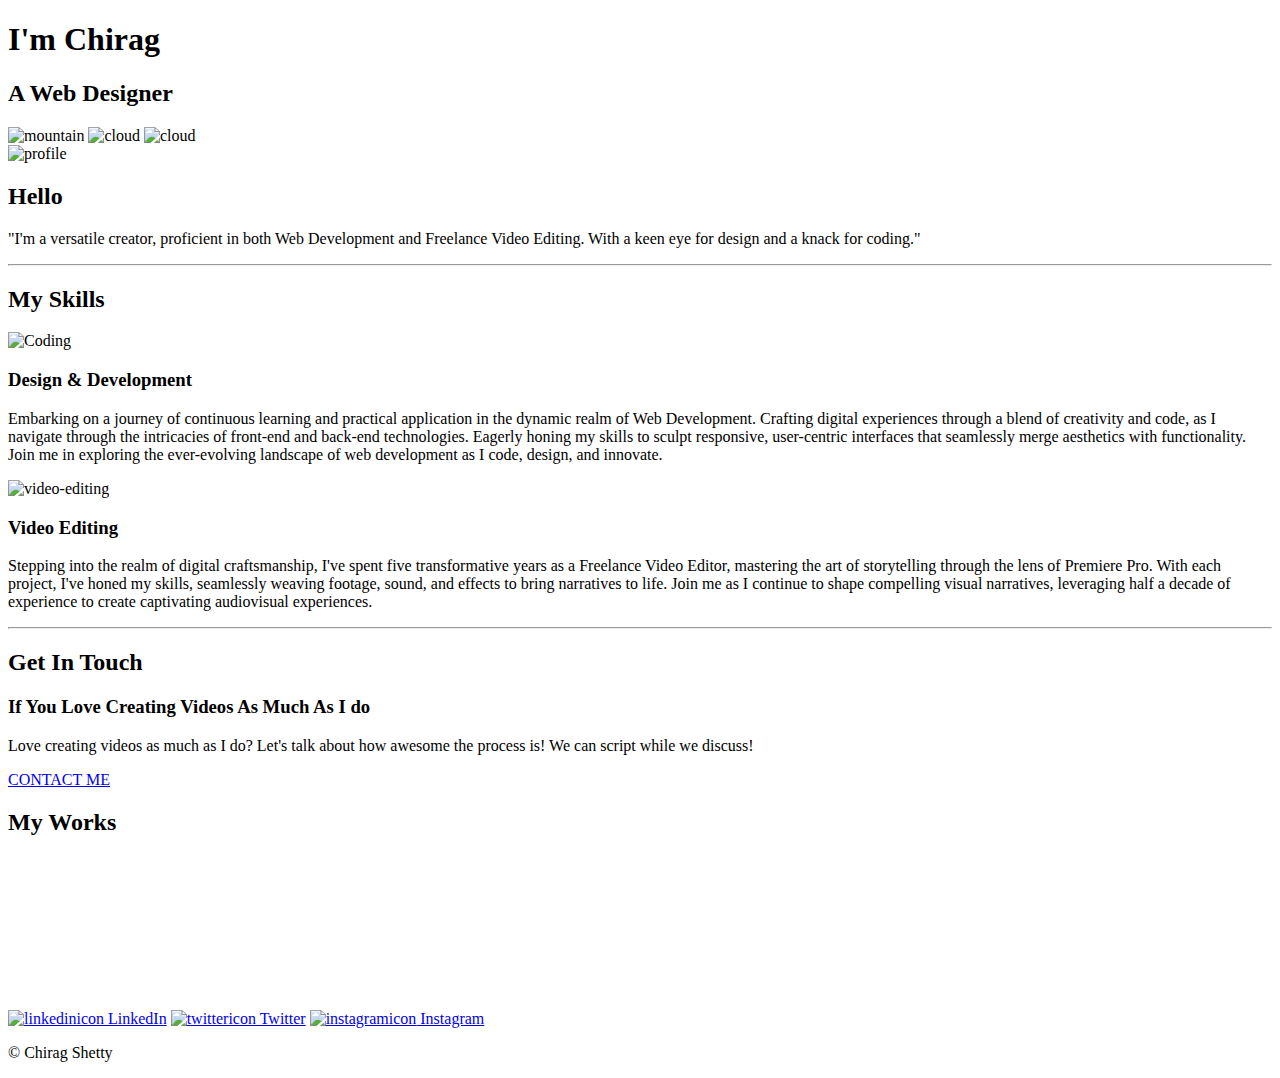
==== index.html @ 32988db4 "Add files via upload" ====
<!DOCTYPE html>
<html lang="en">
<head>
    <meta charset="UTF-8">
    <meta name="viewport" content="width=device-width, initial-scale=1.0">
    <title>Chiraggshetty</title>
    <link rel="stylesheet" href="css/style.css">
    <link rel="shortcut icon" href="profile.png" type="image/x-icon">
</head>
<body>
    <div class="TopContainer">
        <h1 class="name">I'm Chirag</h1>
        <h2 class="web">A Web Designer</h2>
        
        <img class="mountain" src="images/9121424.jpg" alt="mountain">
        <img src="images/cloud top.png" class="topC" alt="cloud">
        <img src="images/cloud bottom.png" class="bottomC" alt="cloud">
    </div>
    <div class="middle-container">
        <div class="profile">
          <img src="images/profile.png" class="imgprofile" alt="profile">
          <h2>Hello</h2>
          <p class="profile-description">"I'm a versatile creator, proficient in both Web Development and
          Freelance Video Editing. With a keen eye for design and a knack
          for coding."</p>
        </div>
        <hr>
        <div class="skills">
          <h2>My Skills</h2>
          <div class="skill-row">
            <img class="Coding" src="https://media.giphy.com/media/v1.Y2lkPTc5MGI3NjExYjh1Z29kaGllcGJjYTY1bnB4Z29yNHh6Z3d1ZnRzbHc4bTQzd2tzZiZlcD12MV9pbnRlcm5hbF9naWZfYnlfaWQmY3Q9cw/QssGEmpkyEOhBCb7e1/giphy.gif" alt="Coding">
            <h3>Design & Development</h3>
            <p class="container-description">Embarking on a journey of continuous learning and practical application in the dynamic realm of Web Development. Crafting digital experiences through a blend of creativity and code, as I navigate through the intricacies of front-end and back-end technologies. Eagerly honing my skills to sculpt responsive, user-centric interfaces that seamlessly merge aesthetics with functionality. Join me in exploring the ever-evolving landscape of web development as I code, design, and innovate.</p>
          </div>
          <div class="skill-row">
            <img class="Video" src="https://media.giphy.com/media/v1.Y2lkPTc5MGI3NjExMjVyamVsZGYwOHU3YnN1bTBiY3ptdGlhMXEyZWE2Nms5YXNmOHl0dSZlcD12MV9pbnRlcm5hbF9naWZfYnlfaWQmY3Q9cw/S8BdQDfrGYMMwAX1Od/giphy.gif" alt="video-editing">
            <h3>Video Editing</h3>
            <p class="container-description">Stepping into the realm of digital craftsmanship, I've spent five transformative years as a Freelance Video Editor, mastering the art of storytelling through the lens of Premiere Pro. With each project, I've honed my skills, seamlessly weaving footage, sound, and effects to bring narratives to life. Join me as I continue to shape compelling visual narratives, leveraging half a decade of experience to create captivating audiovisual experiences.</p>
          </div>
        </div>
        <hr>
        <div class="contact-me">
          <h2>Get In Touch</h2>
          <h3 class="contactheader">If You Love Creating Videos As Much As I do</h3>
          <p class="contactmessage">Love creating videos as much as I do? Let's talk about how awesome the process is! We can script while we discuss!</p>
          <a class="btn" href="Contactme.html">CONTACT ME</a>
        </div>
      </div>

      <div id="seconlastcontainer">
        <h2>My Works</h2>
        <div id="video1">
          <iframe class="video1" src="https://www.youtube.com/embed/D99oCpPLIew?si=3RhQaemY81dVgedX" title="YouTube video player" frameborder="0" allow="accelerometer; autoplay; clipboard-write; encrypted-media; gyroscope; picture-in-picture; web-share" allowfullscreen></iframe>
          <iframe class="video2"  src="https://www.youtube.com/embed/tXrVM4L5AA4?si=GnC_v692jb0Pjy8o" title="YouTube video player" frameborder="0" allow="accelerometer; autoplay; clipboard-write; encrypted-media; gyroscope; picture-in-picture; web-share" allowfullscreen></iframe>
          <iframe class="video3" src="https://www.youtube.com/embed/BnQGgthMltw?si=gN0cWuFJZhg0bm1Q" title="YouTube video player" frameborder="0" allow="accelerometer; autoplay; clipboard-write; encrypted-media; gyroscope; picture-in-picture; web-share" allowfullscreen></iframe>
        </div>
      </div>
      
      
      <div class="bottom-container">
        <a class="footer-link" href="https://www.linkedin.com/in/chirag-shetty-455358287/"> <img src="mages/linkedin.png" alt="linkedinicon" class="bottomimage"> LinkedIn</a>
        <a class="footer-link" href="https://twitter.com/codewithchiragg"><img src="images/twitter.png" alt="twittericon"class="bottomimage"> Twitter</a>
        <a class="footer-link" href="https://www.instagram.com/chiraggshetty/"><img src="images/instagram.png" alt="instagramicon"class="bottomimage"> Instagram</a>
        <p class="copywrite">© Chirag Shetty</p>
      </div>
</body>
</html>

<!-- mailto:contactchiragshetty@gmail.com -->
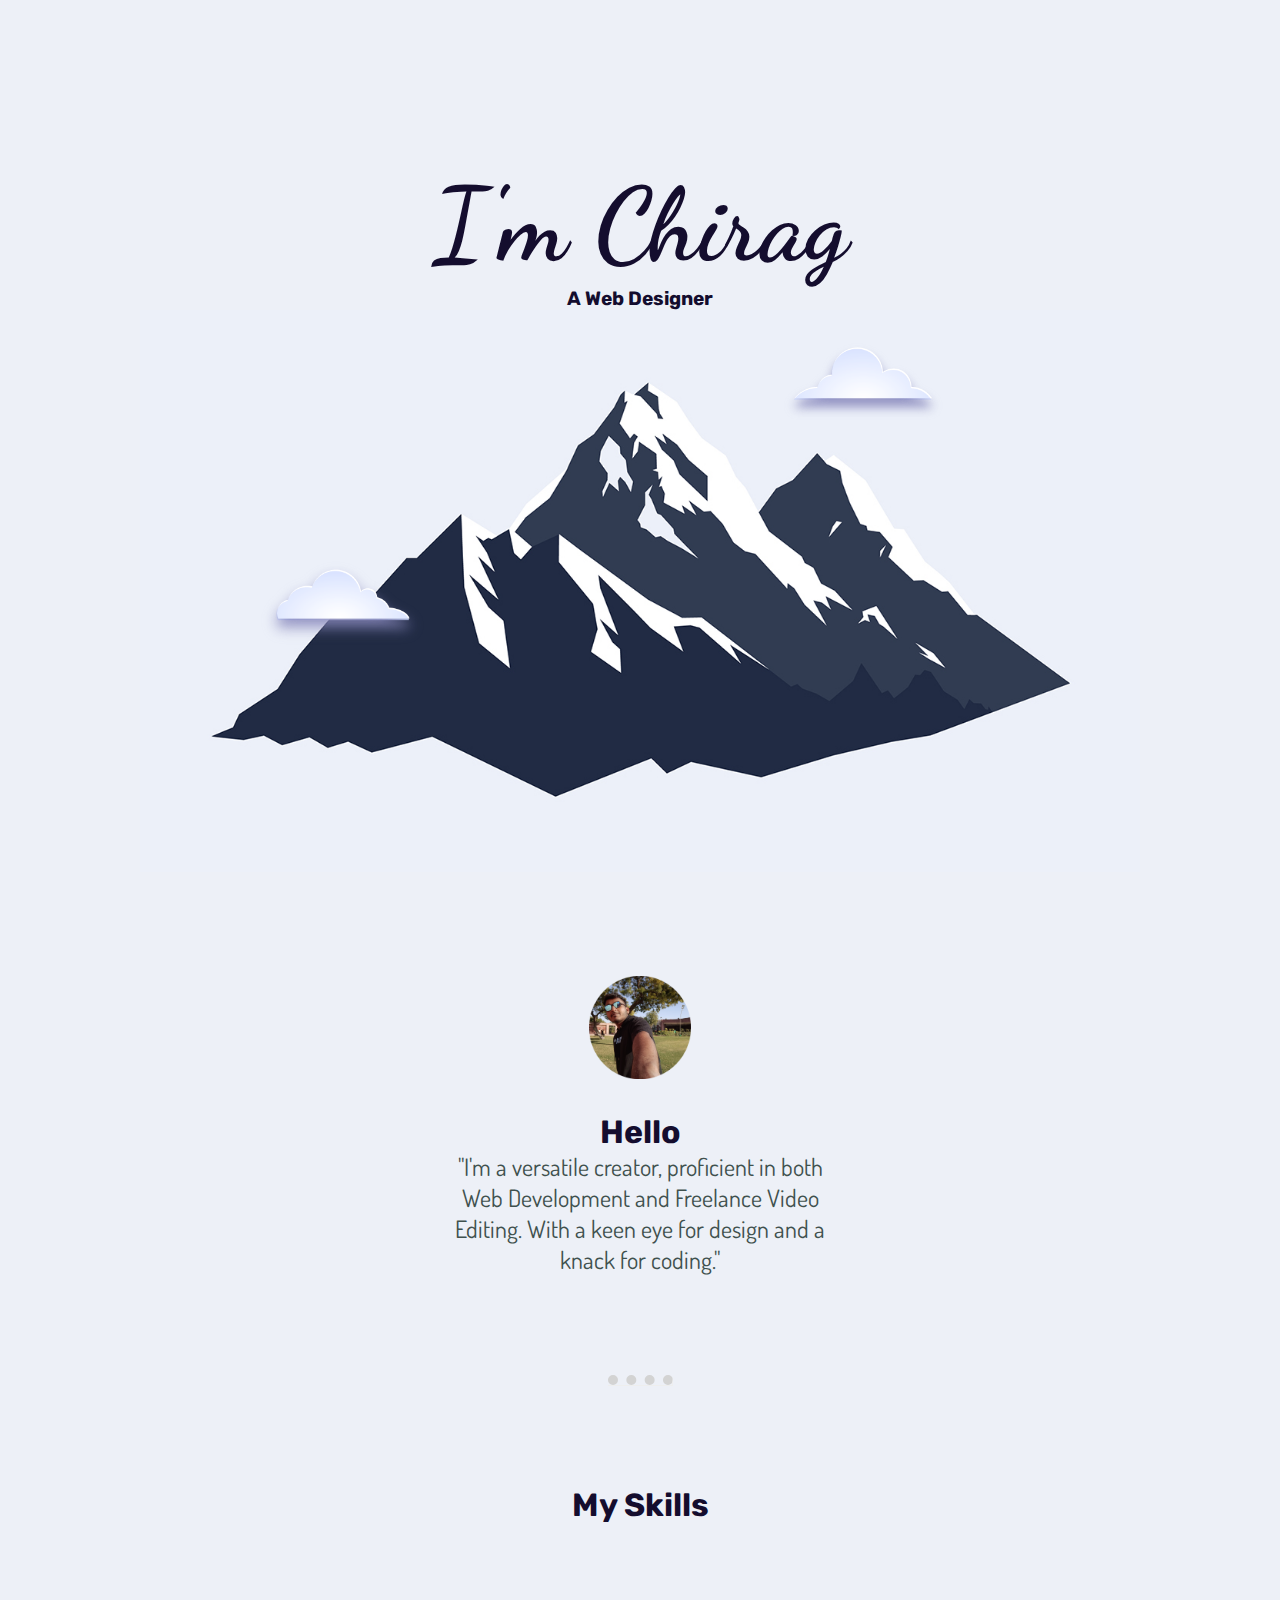
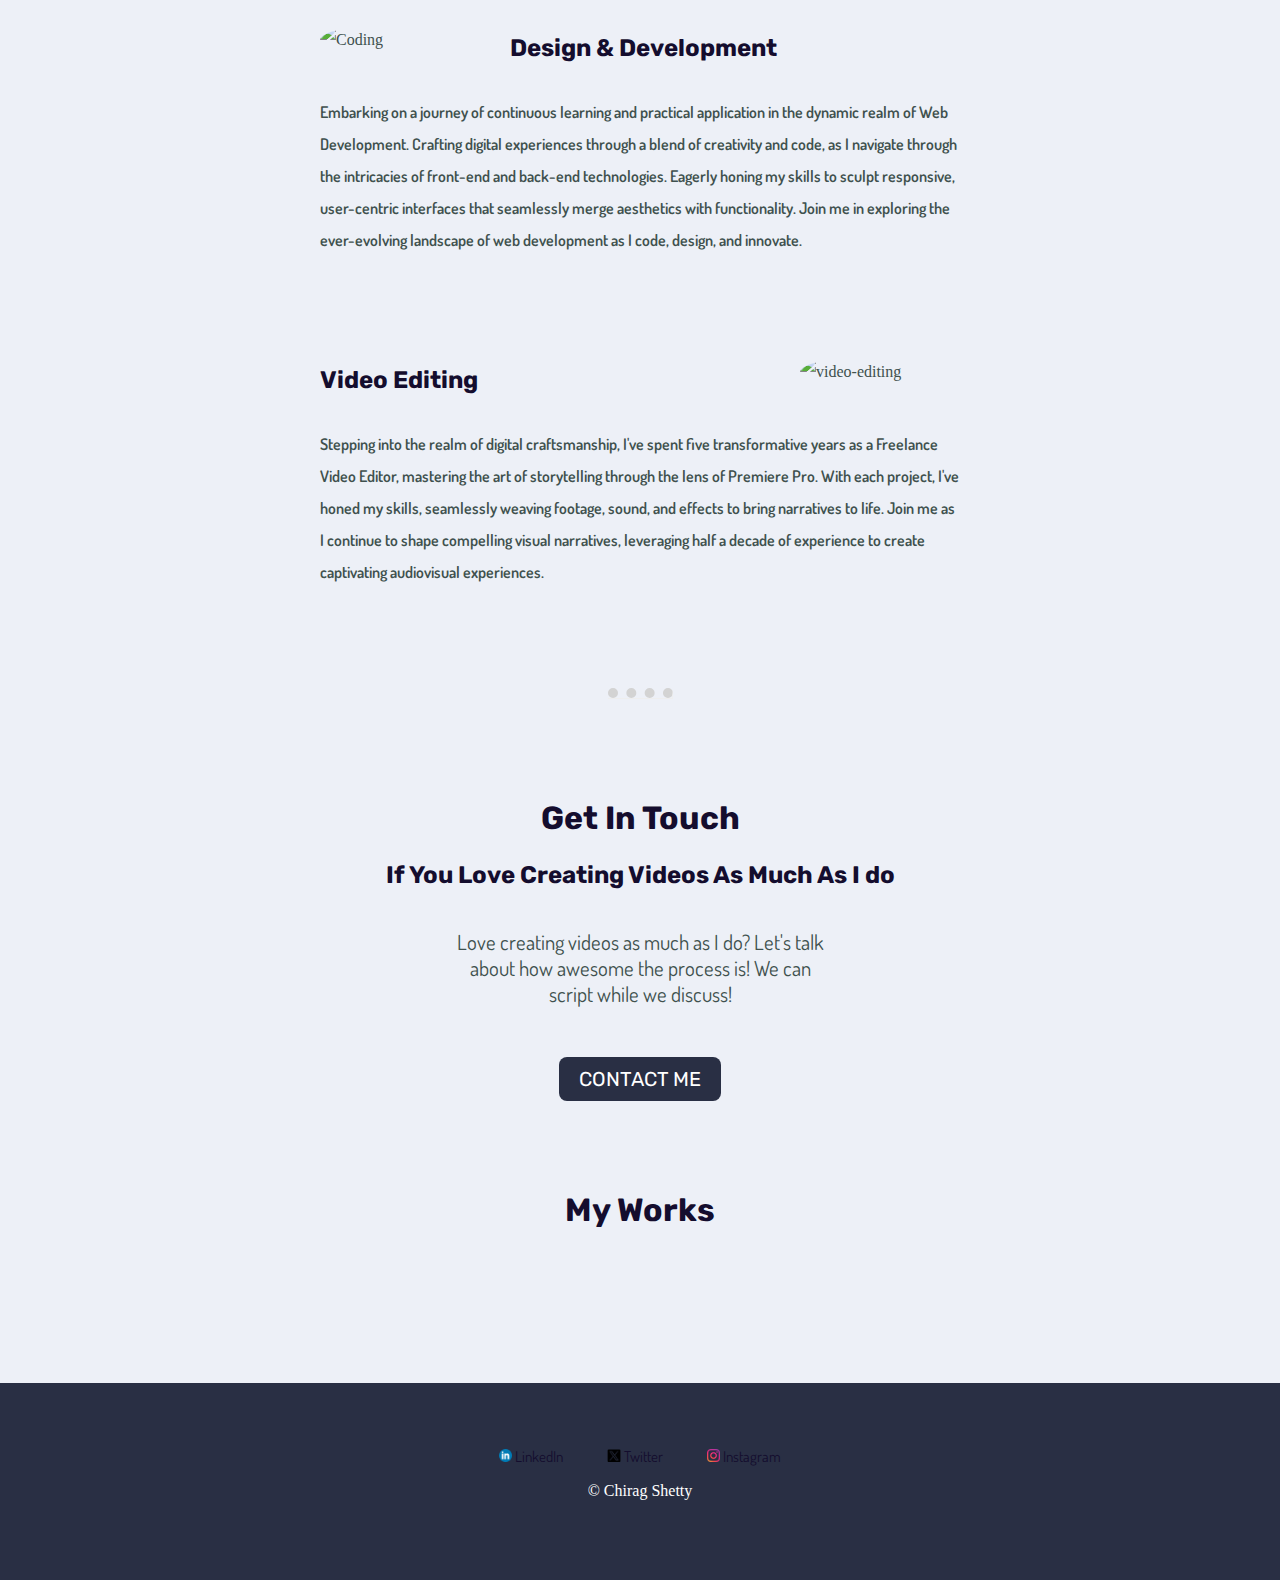
==== commit e2515e5c: "index.html" ====
--- a/index.html
+++ b/index.html
@@ -58,7 +58,7 @@
       
       
       <div class="bottom-container">
-        <a class="footer-link" href="https://www.linkedin.com/in/chirag-shetty-455358287/"> <img src="mages/linkedin.png" alt="linkedinicon" class="bottomimage"> LinkedIn</a>
+        <a class="footer-link" href="https://www.linkedin.com/in/chirag-shetty-455358287/"> <img src="images/linkedin.png" alt="linkedinicon" class="bottomimage"> LinkedIn</a>
         <a class="footer-link" href="https://twitter.com/codewithchiragg"><img src="images/twitter.png" alt="twittericon"class="bottomimage"> Twitter</a>
         <a class="footer-link" href="https://www.instagram.com/chiraggshetty/"><img src="images/instagram.png" alt="instagramicon"class="bottomimage"> Instagram</a>
         <p class="copywrite">© Chirag Shetty</p>
@@ -66,4 +66,4 @@
 </body>
 </html>
 
-<!-- mailto:contactchiragshetty@gmail.com -->+<!-- mailto:contactchiragshetty@gmail.com -->
--- a/css/style.css
+++ b/css/style.css
@@ -0,0 +1,431 @@
+@import url('https://fonts.googleapis.com/css2?family=Caprasimo&family=Dancing+Script:wght@700&display=swap');
+@import url('https://fonts.googleapis.com/css2?family=Rubik:wght@500&display=swap');
+@import url('https://fonts.googleapis.com/css2?family=Dosis:wght@500&display=swap');
+body{
+    margin: 0%;
+    text-align: center;
+    color: #40514E;
+    background-color: rgb(237, 240, 247) ;
+}
+h1{
+    margin-top: 5%;
+    margin-left: auto;
+    margin-bottom: 0%;
+    margin-right: auto;
+    font-family: 'Dancing Script', sans-serif;
+    font-size: 8vw;
+    color: #140d2e;
+
+}
+h2{
+    margin: 0;
+    color: #140d2e;
+    font-family: Rubik;
+    font-size: 2rem;
+}
+
+
+h3{
+    color: #140d2e;
+    font-family: Rubik;
+    font-size: 1.5rem;
+}
+
+hr{
+    border-top: 10px dotted #d3d3d3;
+    width: 5%;
+    border-left: 0;
+    margin: 100px auto;
+
+}
+
+
+ .imgprofile{
+    padding-bottom: 30px;
+    width: 8%;
+    height: 100%;
+ }
+
+
+
+
+.TopContainer{
+    padding-top: 100px ;
+    position: relative;
+}
+
+.middle-container{
+    margin: 100px 0;
+}
+
+.bottom-container{
+    background-color: #292f44;
+    padding: 5%;
+}
+
+.mountain{
+    width: 100%;
+    max-width: 1000px;
+}
+
+
+.topC{
+
+    width: 25%;
+    position: absolute;
+    right: 20%;
+    top: calc(50px + 20%);
+}
+
+.bottomC{
+    width: 25%;
+    position: absolute;
+    left: 14%;
+    top: calc(50px + 45%);
+}
+
+.profile-description{
+    font-family: 'Dosis', sans-serif;
+    font-size: 1.5rem;
+    width: 30%;
+    margin: auto;
+}
+
+
+
+.Coding{
+    width: 25%;
+    border-radius: 50%;
+    float: left;
+    margin-right: 30px;
+}
+.Video{
+    width: 25%;
+    border-radius: 50%;
+    float: right;
+    margin-left: 30px;
+}
+
+.web{
+    font-size: 1.5vw;
+    font-family: 'Rubik';
+}
+
+.skill-row{
+    width: 50%;
+    margin-top: 100px;
+    margin-bottom: 100px;
+    margin-left: auto;
+    margin-right: auto;
+    text-align: left;
+    line-height: 2;
+}
+
+.container-description{
+    font-family: 'Dosis', sans-serif;
+    font-size: 1rem;
+    font-weight: 600;
+}
+
+
+
+
+.contactmessage{
+    width: 30%;
+    font-family: 'Dosis', sans-serif;
+    font-size: 1.3rem;
+    margin: 40px auto 60px;
+
+}
+
+
+
+.btn {
+    -webkit-border-radius: 8;
+    -moz-border-radius: 8;
+    border-radius: 8px;
+    font-family: 'Rubik';
+    color: #ffffff;
+    font-size: 20px;
+    background: #292f44;
+    padding: 10px 20px 10px 20px;
+    text-decoration: none;
+  }
+  
+  .btn:hover {
+    background: #373d52;
+    background-image: -webkit-linear-gradient(top, #352F44, #5C5470);
+    background-image: -moz-linear-gradient(top, #352F44, #5C5470);
+    background-image: -ms-linear-gradient(top, #352F44, #5C5470);
+    background-image: -o-linear-gradient(top, #352F44, #5C5470);
+    background-image: linear-gradient(to bottom, #352F44, #5C5470);
+    text-decoration: none;
+  }
+
+
+  a{
+    color: #140d2e;
+    font-family: 'Dosis', sans-serif;
+    margin: 10px 20px;
+    font-size: 1rem;
+    text-decoration: none;
+  }
+
+  a:hover{
+    color: #ffffff;
+  }
+
+  @media only screen and (max-width: 600px) {
+    .name{
+        font-size: 4rem;
+    }
+
+    .web{
+        font-size: 1rem;
+    }
+
+    .bottomC{
+        left: 0%;
+        top: calc(50px + 48%);
+    }
+
+    .imgprofile{
+        width: 40%;
+     }
+         .topC{
+        right: 12%;
+        top: calc(50px + 38%);
+    }
+
+    .profile-description{
+        width: 100%;
+    }
+    
+    hr{
+        width: 20%;
+    }
+
+    
+    h3{
+        font-size: 1.3rem;
+    }
+
+    .skill-row{
+        width: 90%;
+    }
+
+        
+    .container-description{
+        font-size: 1.2rem;
+        text-align: justify;
+        font-weight: 500;
+    }
+
+
+    .contactmessage{
+        width: 80%;
+        font-size: 1.3rem;
+    
+    }
+
+    .contactheader{
+        width: 70%;
+        margin: auto;
+        padding-top: 5%;
+    }
+
+    a{
+        font-size: 1.3rem;
+    }
+    .TopContainer{
+        padding-top: 50%;
+        padding-bottom: 50%;
+    }
+
+
+    .cmbg{
+        height: 100px;
+        position: absolute;
+        margin-left: -50px;
+        margin-top: -100px;
+    }
+     
+    .Contactmemain{
+        margin-top: 70%;
+    }
+    
+    
+    
+  }
+#secondlastcontainer{
+    position: relative;
+
+}
+
+#video1{
+    display: flex;
+    justify-content: space-evenly;
+}
+
+
+
+@media only screen and (max-width: 1807px) {
+    #video1{
+        display: inline;
+        width: 50%;
+        justify-content: space-evenly;
+    }
+
+    .bottomimage{
+        height: 13px;
+    
+    }
+    
+    .footer-link{
+        font-size: 15px;
+    
+    }
+
+
+
+}
+
+@media only screen and (min-width: 1807px) {
+
+    .bottomimage{
+        height: 21px;
+    
+    }
+    
+    .footer-link{
+        font-size: 25px;
+    
+    }
+
+
+    .Contactmemain{
+        margin-top: 0%;
+    }
+    
+    .cmbg{
+        margin-top: 13%;
+    }
+
+
+}
+
+.copywrite{
+    color: #ffffff;
+}
+
+
+
+.contactimage{
+    height: 17px;
+}
+
+
+/* BUTTONS FOR CONTACT ME PAGE */
+
+.btni {
+    -webkit-border-radius: 8;
+    -moz-border-radius: 8;
+    border-radius: 8px;
+    font-family: 'Rubik';
+    color: #ffffff;
+    font-size: 20px;
+    background: #292f44;
+    padding: 10px 20px 10px 20px;
+    text-decoration: none;
+  }
+
+
+  .btni:hover {
+    transition: 0.5s;
+    background-size: 200% auto;
+    color: white;            
+    box-shadow: 0 0 20px #eee;
+    background-image: linear-gradient(to right top, #f9ce34, #ffaf31, #ff903d, #ff704d, #ff5160, #f9396e, #ef1f7e, #e0008f, #cf00a0, #b800b3, #960ec5, #6228d7);
+    background-position: right center; /* change the direction of the change here */
+    color: #fff;
+    text-decoration: none;
+  }
+
+
+  .btnt {
+    -webkit-border-radius: 8;
+    -moz-border-radius: 8;
+    border-radius: 8px;
+    font-family: 'Rubik';
+    color: #ffffff;
+    font-size: 20px;
+    background: #292f44;
+    padding: 10px 37px 10px 35px;
+    text-decoration: none;
+  }
+
+
+  .btnt:hover {
+    background-image: linear-gradient(to right bottom, #9a8478, #7c6962, #5f504d, #433938, #282323, #1d1a1a, #121010, #000000, #000000, #000000, #000000, #000000);    box-shadow: 0 0 20px #eee;
+    background-position: right center; /* change the direction of the change here */
+    color: #fff;
+    text-decoration: none;
+  }
+ 
+
+  
+  .btnl {
+    -webkit-border-radius: 8;
+    -moz-border-radius: 8;
+    border-radius: 8px;
+    font-family: 'Rubik';
+    color: #ffffff;
+    font-size: 20px;
+    background: #292f44;
+    padding: 10px 33px 10px 33px;
+    text-decoration: none;
+  }
+
+           
+
+  .btnl:hover {
+    background-image: linear-gradient(to right bottom, #0077b5, #0077b5, #0077b5, #0077b5, #0077b5, #2f6aa5, #3e5e94, #455283, #453a5c, #372639, #22161d, #000000);    transition: 0.5s;
+    background-size: 200% auto;
+    color: white;            
+    background-position: right center; /* change the direction of the change here */
+    color: #fff;
+    text-decoration: none;
+  }
+ 
+
+
+
+    
+  .btng {
+    -webkit-border-radius: 8;
+    -moz-border-radius: 8;
+    border-radius: 8px;
+    font-family: 'Rubik';
+    color: #ffffff;
+    font-size: 20px;
+    background: #292f44;
+    padding: 10px 48px 10px 48px;
+    text-decoration: none;
+  }
+
+           
+
+  .btng:hover {
+    background-image: linear-gradient(to right, #0077b5 0%, #41dc1a  51%, #41dc1a  100%);
+    background-size: 200% auto;
+    color: white;            
+    background-position: right center; /* change the direction of the change here */
+    color: #fff;
+    text-decoration: none;
+  }
+  
+
+  .cmbg{
+    height: 100px;
+}
+ 
